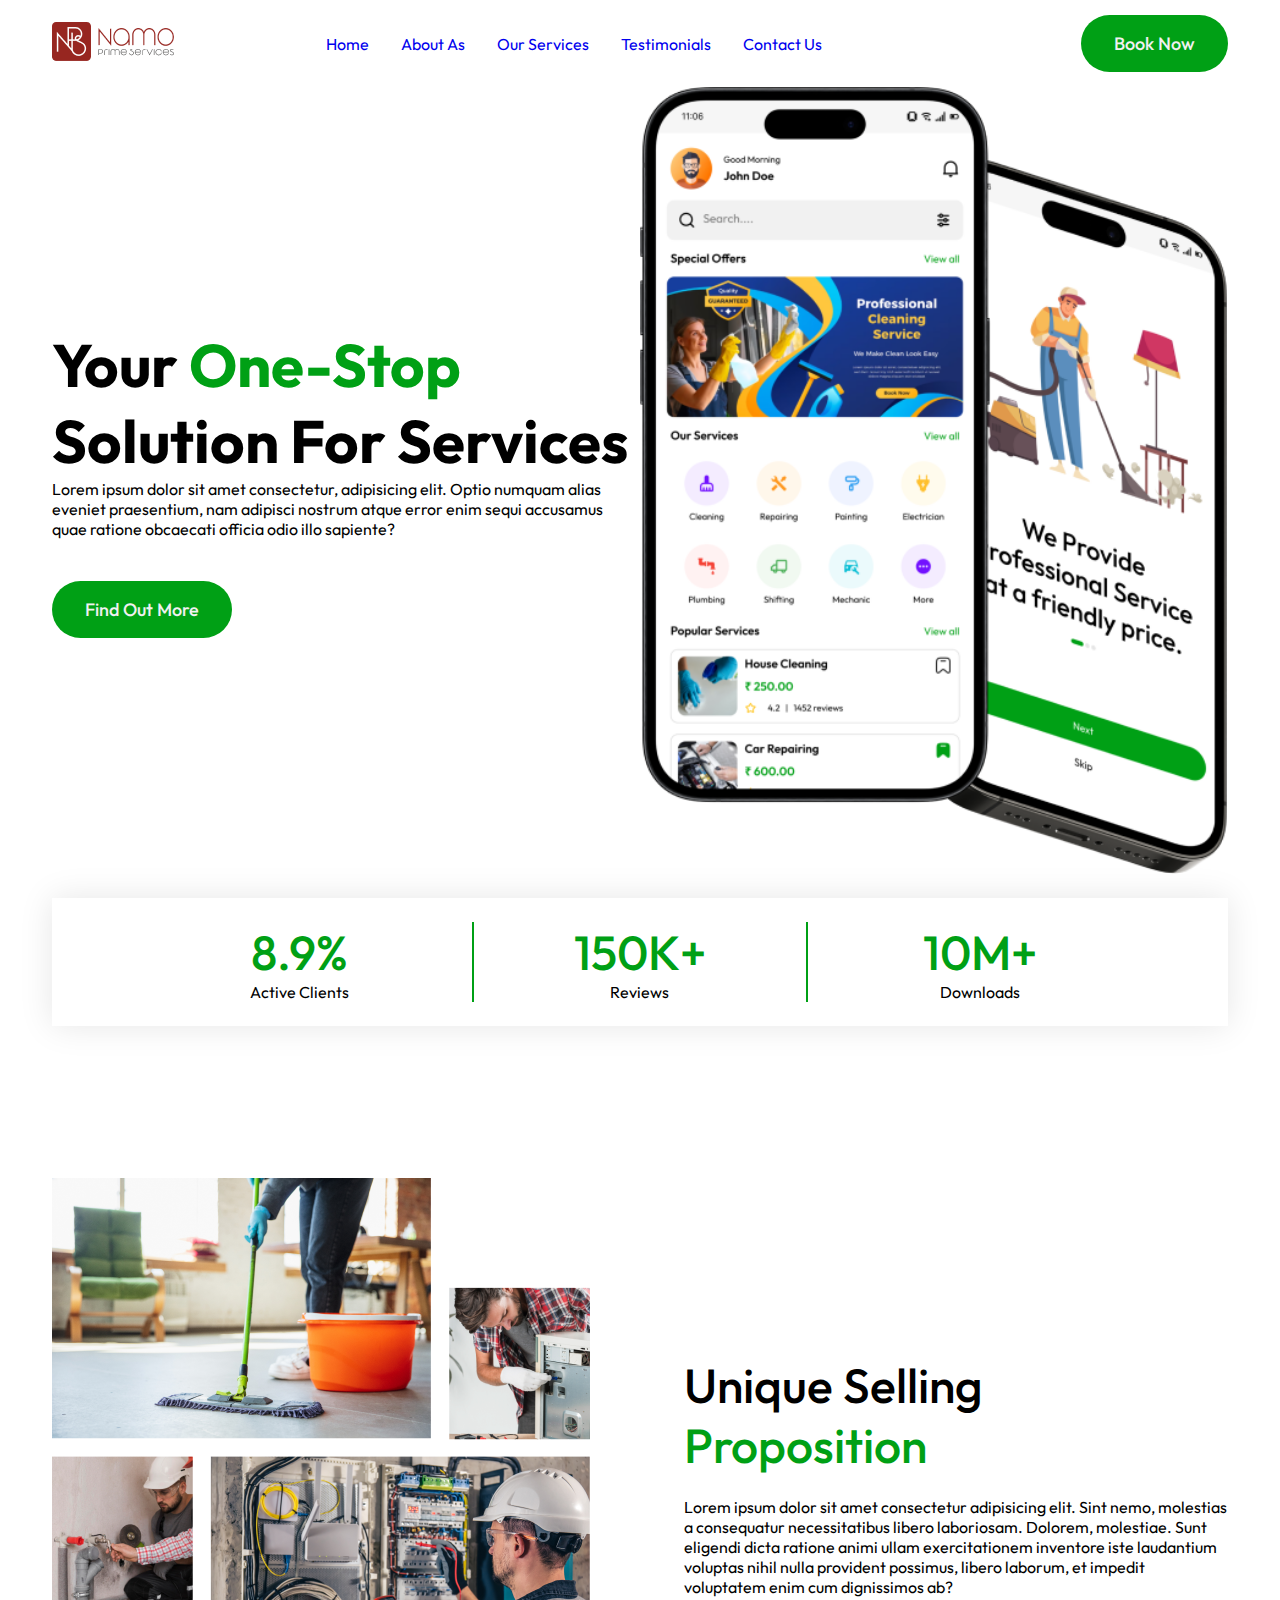
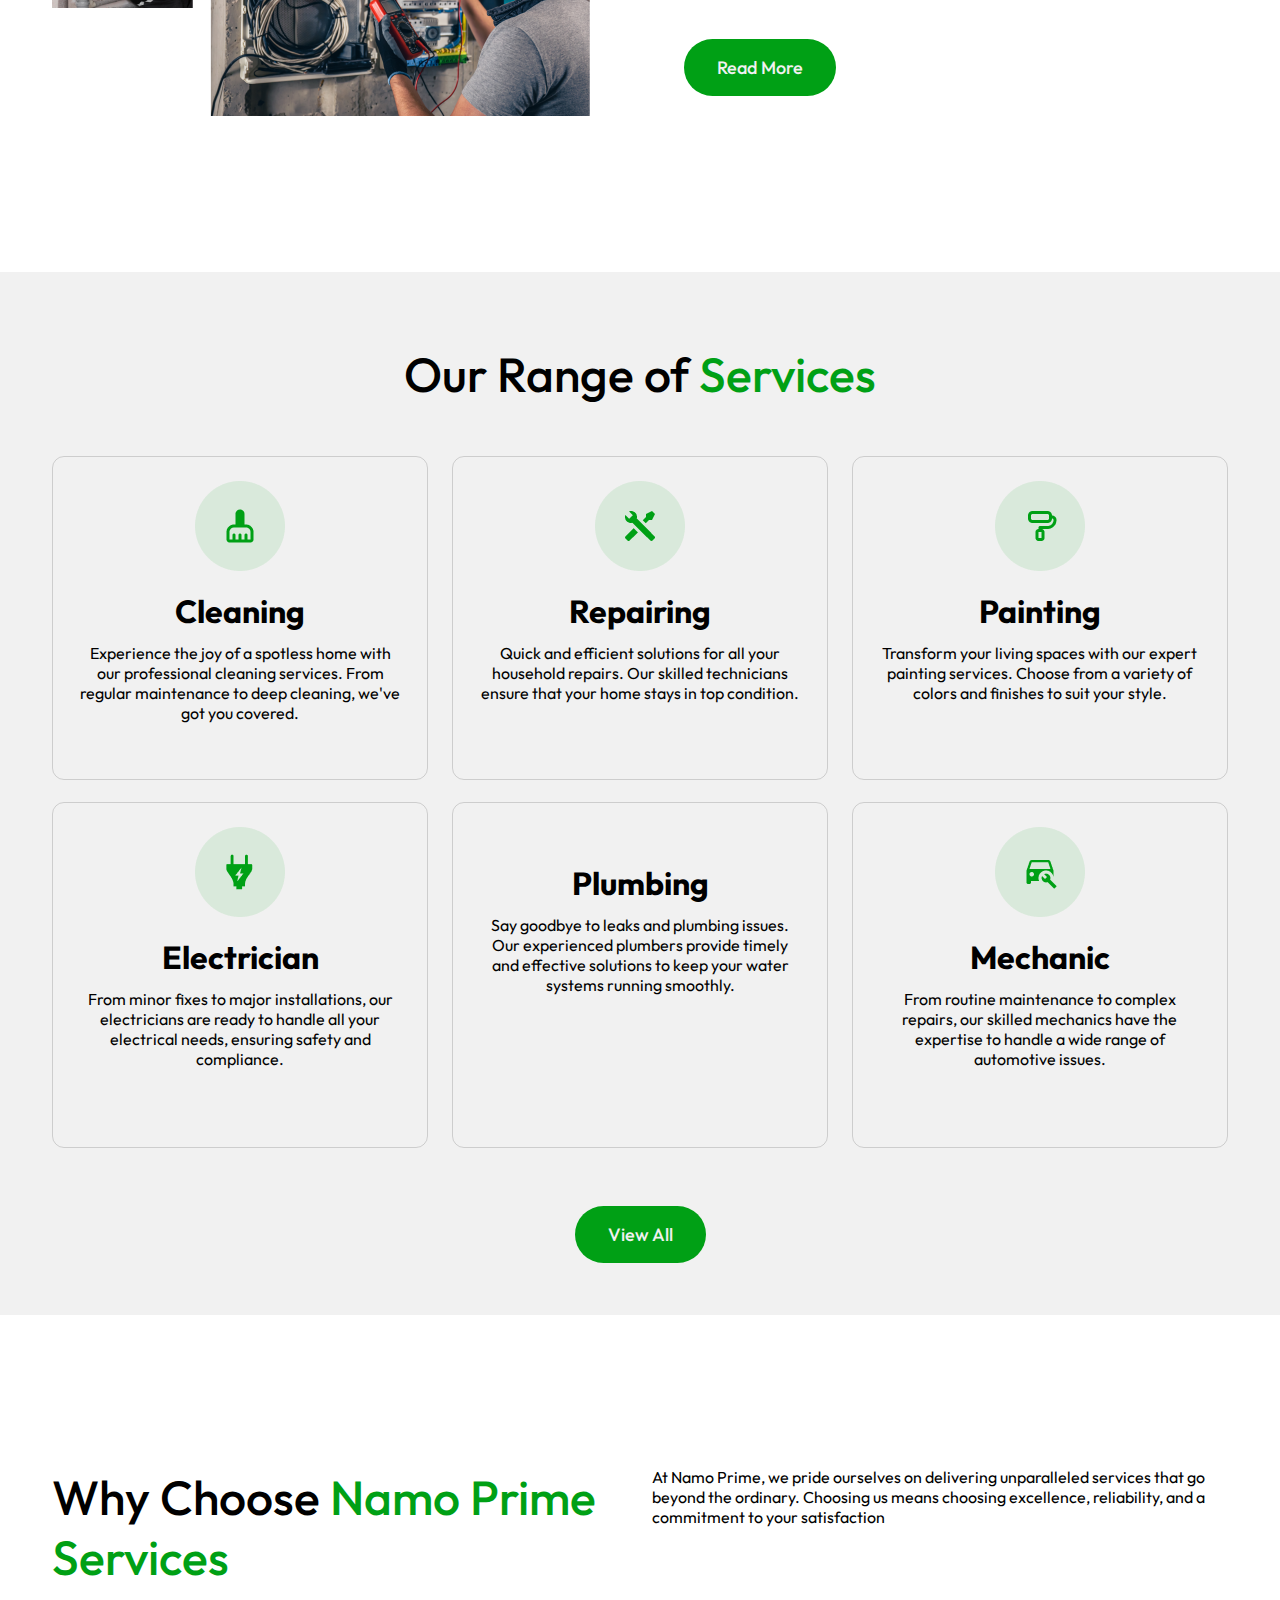
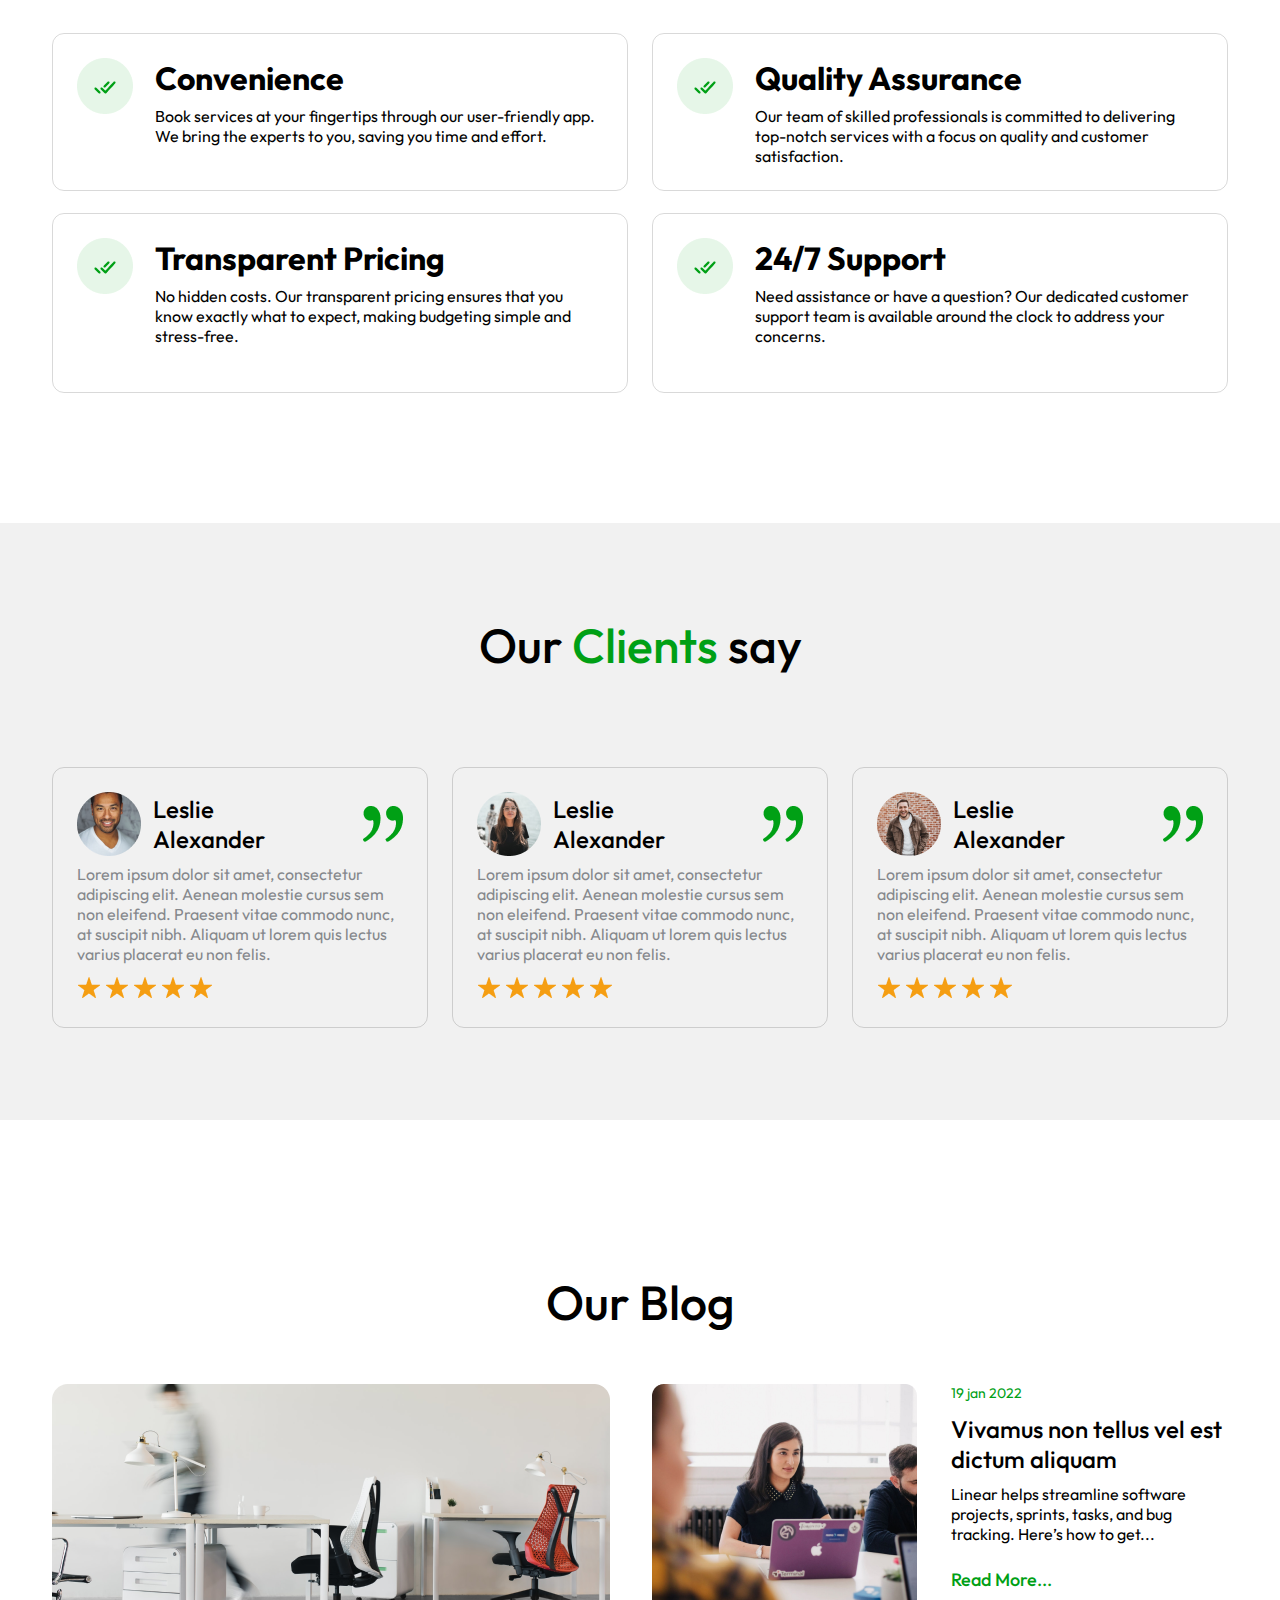
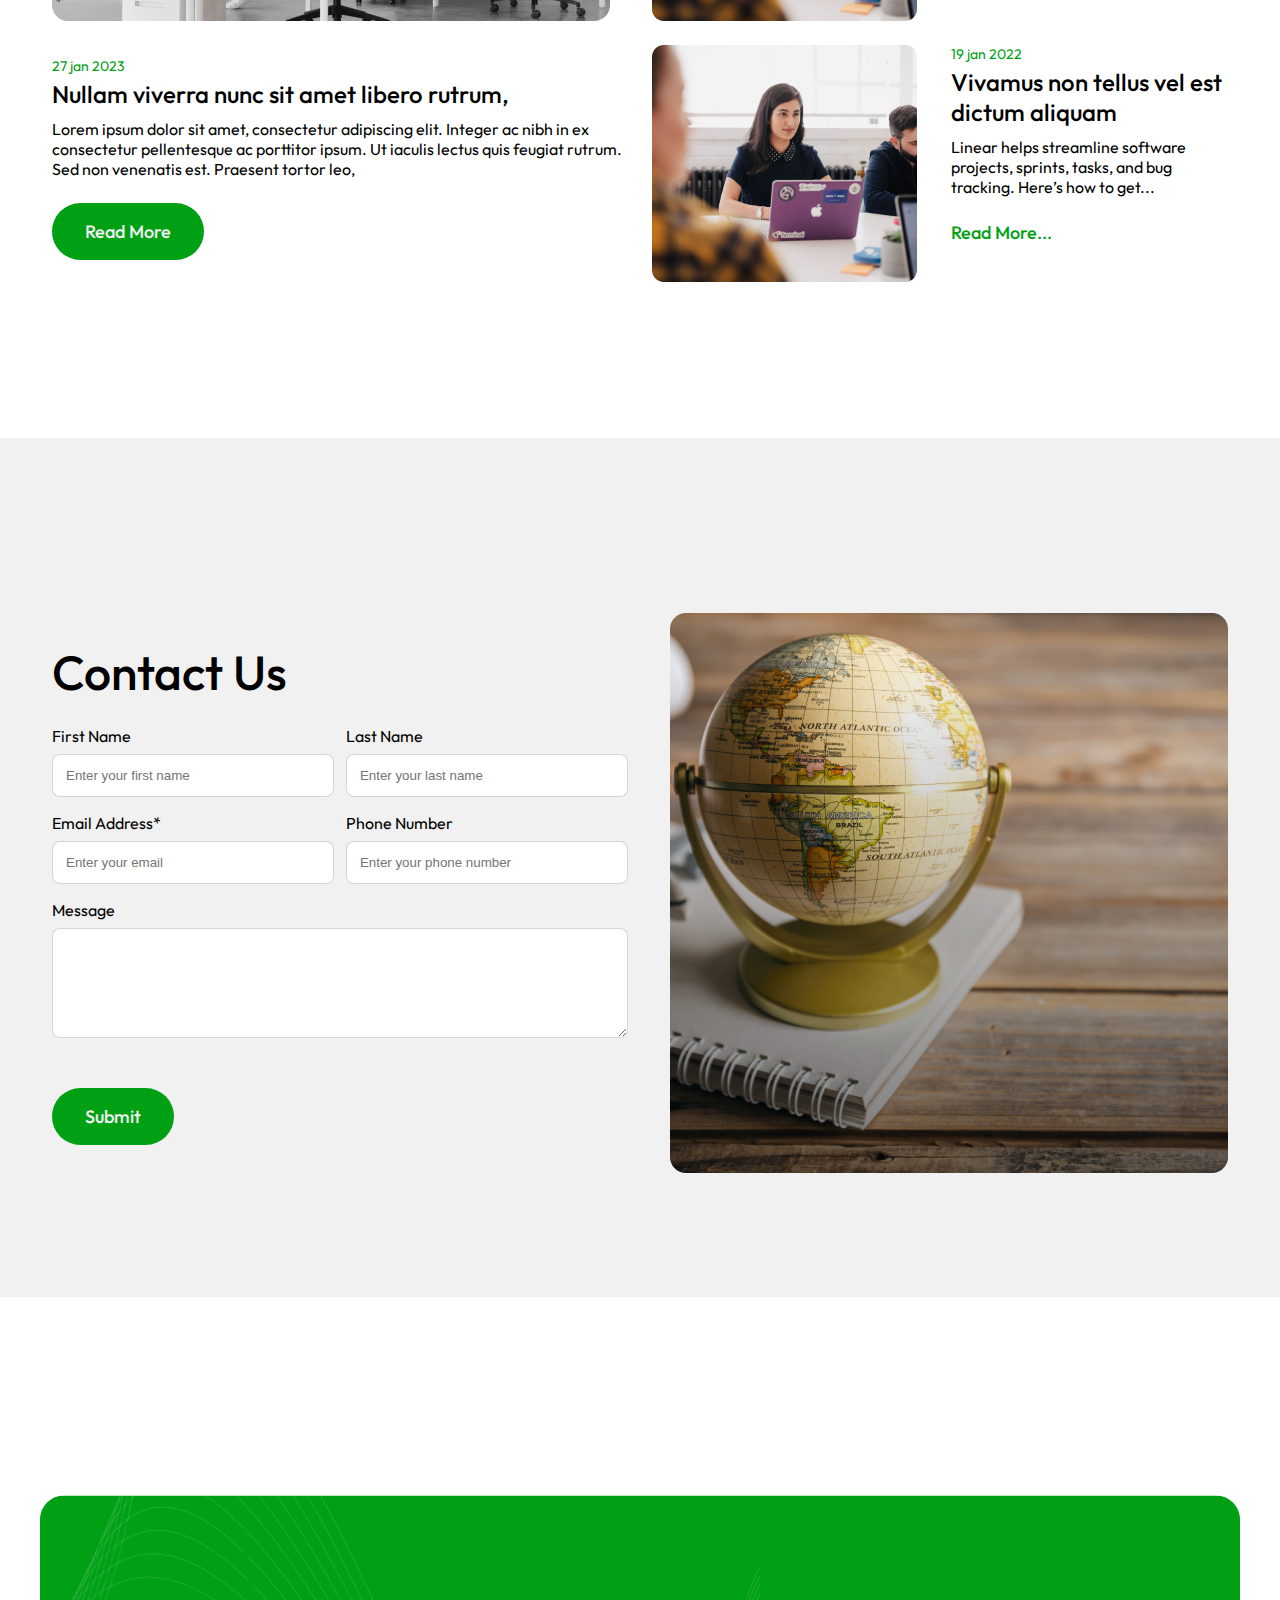
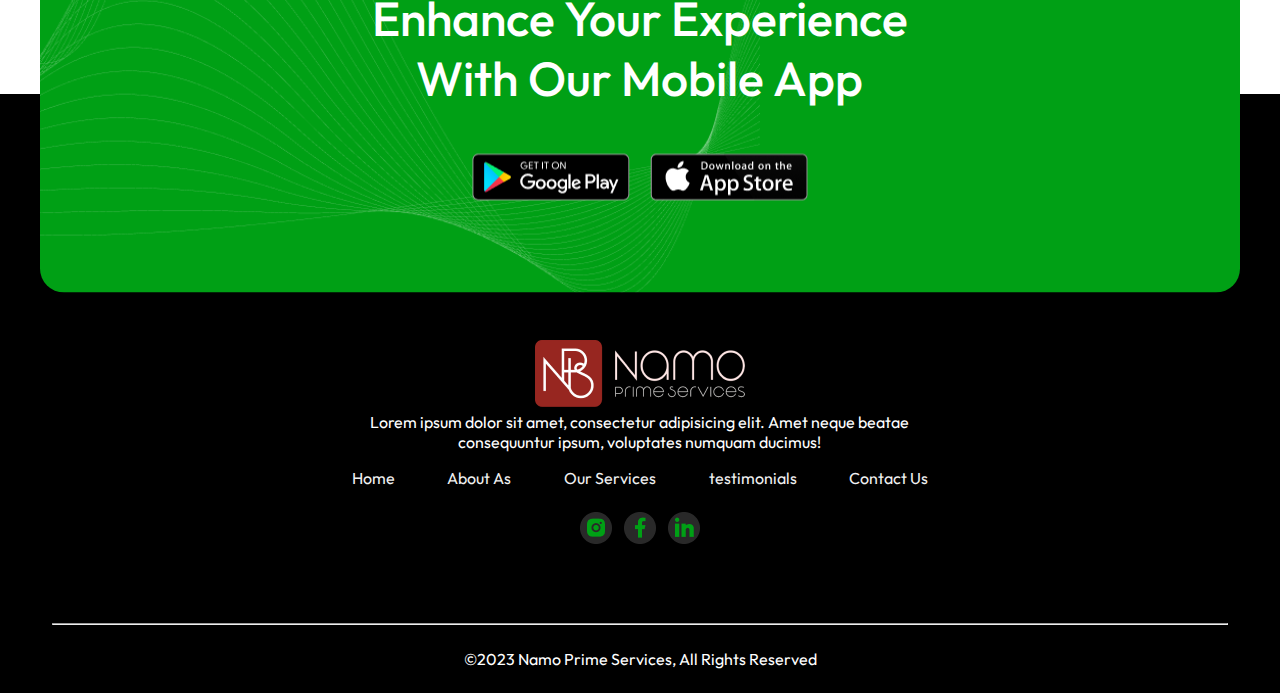
==== index.html @ 23736cd4 "first commit" ====
<!DOCTYPE html>
<html lang="en">

<head>
    <meta charset="UTF-8">
    <meta name="viewport" content="width=device-width, initial-scale=1.0">
    <title>Landing Page Figma</title>
    <link rel="stylesheet" href="https://cdn.jsdelivr.net/npm/remixicon@4.3.0/fonts/remixicon.css" rel="stylesheet">
    <link rel="stylesheet" href="./media _screen.css">
    <script src="https://kit.fontawesome.com/a076d05399.js"></script>

    <link rel="stylesheet" href="style.css">

</head>

<body>
    <div class="container">
        <nav class="navbar">
            <div><img src="./Logo.png" alt=""></div>
            <input type="checkbox" id="menubar" hidden>
            <ul class="nav-items Mobile-view">
                <li><a  href="#">Home</a></li>
                <li><a  href="#">About As</a></li>
                <li><a  href="#">Our Services</a></li>
                <li><a  href="#">Testimonials</a></li>
                <li><a  href="#">Contact Us</a></li>
                <li class="grn-btn-flex d_none992"><a href="#" class="green_btn">Book Now</a></li>
            </ul>
            <label for="menubar"class="z-index">
                <span></span>
                <span></span>
                <span></span>
            </label>
            <div class="d_none d_block992"><a href="#" class="green_btn">Book Now</a></div>
        </nav>
        <div class="hero-section">
            <div class="w_50 text_ctr_576sm">

                <h1 class="heading-1">Your <span class="highlight">One-Stop</span> Solution For Services</h1>
                <p>Lorem ipsum dolor sit amet consectetur, adipisicing elit. Optio numquam alias eveniet praesentium,
                    nam adipisci nostrum atque error enim sequi accusamus quae ratione obcaecati officia odio illo
                    sapiente?</p>
                <div><a href="#" class="green_btn">Find Out More</a></div>

            </div>
            <div class="w_50 text-center">
                <img class="w_100" src="./Group 1171275201 (1).png" alt="">
            </div>
        </div>
        <diV class="shadow p_24_80 mt-xsm-sm">
            <div class="display-flex  flex-col-xsm justify-between align_center">
                <div class="width_33 text-center">
                    <p class="color-green fs-48 fw-500">8.9%</p>
                    <p>Active Clients</p>
                </div>
                <div class="width_33 text-center ">
                    <div class="border pt-xsm pb-xsm">
                        <p class="color-green fs-48 fw-500">150K+</p>
                    <p>Reviews</p>
                    </div>
                </div>
                <div class="width_33 text-center">
                    <p class="color-green fs-48 fw-500">10M+</p>
                    <p>Downloads</p>
                </div>
            </div>
        </div>
        <div class=" display-flex align_center flex-wrap-sm mt-152">
            <div class="img-1 mb-152 w-80-sm w_50 "><img class="w_ 100" src="./Group 2337 (1).png" alt="img">
            </div>
            <div class="text-1 pl-44 w_50">
                <h1 class="fs-48 fw-500 ">Unique Selling <span class="highlight">Proposition</span> </h1>
                <p class="mt-22 mb-42">Lorem ipsum dolor sit amet consectetur adipisicing elit. Sint nemo, molestias a
                    consequatur necessitatibus libero laboriosam. Dolorem, molestiae. Sunt eligendi dicta ratione animi
                    ullam exercitationem inventore iste laudantium voluptas nihil nulla provident possimus, libero
                    laborum, et impedit voluptatem enim cum dignissimos ab?</p>
                <div><a href="#" class="green_btn">Read More</a></div>

            </div>
        </div> 

    </div>


    <div class="background-color pt-72">
        <div class="container">
            <h1 class="fs-48 fw-500 text-center pb-52">Our Range of <span class="highlight">Services</span></h1>

            <div class="display-flex flex-wrap justify-between mb-140">
                <div class="width_32 text-center ">
                    <div class="card card-border">
                        <img src="./Cleaning Icons.png" alt="">
                        <h1>Cleaning</h1>
                        <p>Experience the joy of a spotless home with our professional cleaning services. From regular
                            maintenance to deep cleaning, we've got you covered.</p>
                    </div>
                </div>
                <div class="width_32 text-center ">
                    <div class="card card-border">
                        <img src="./Repairing Icons.png" alt="">
                        <h1>Repairing</h1>
                        <p>Quick and efficient solutions for all your household repairs. Our skilled technicians ensure
                            that your home stays in top condition.</p>
                    </div>
                </div>
                <div class="width_32 text-center ">
                    <div class="card card-border">
                        <img src="./Painting Icons.png" alt="">
                        <h1>Painting</h1>
                        <p>Transform your living spaces with our expert painting services. Choose from a variety of
                            colors and finishes to suit your style.</p>
                    </div>
                </div>
                <div class="width_32 text-center ">
                    <div class="card card-border mt-22">
                        <img src="./Electrician Icons.png" alt="">
                        <h1>Electrician</h1>
                        <p>From minor fixes to major installations, our electricians are ready to handle all your
                            electrical needs, ensuring safety and compliance.</p>
                    </div>
                </div>
                <div class="width_32 text-center ">
                    <div class="card card-border mt-22">
                        <img src="./plumbing Icons.png" alt="">
                        <h1>Plumbing</h1>
                        <p>Say goodbye to leaks and plumbing issues. Our experienced plumbers provide timely and
                            effective solutions to keep your water systems running smoothly.</p>
                    </div>
                </div>
                <div class="width_32 text-center ">
                    <div class="card card-border mt-22">
                        <img src="./Mechanic Icons.png" alt="">
                        <h1>Mechanic</h1>
                        <p>From routine maintenance to complex repairs, our skilled mechanics have the expertise to
                            handle a wide range of automotive issues.</p>
                    </div>

                </div>

            </div>
            <div class="text-center mb-45 mt-46 pb-52"><a href="#" class="green_btn ">View All</a></div>
        </div>
    </div>
    <div class="mt-152 mb-152">
        <div class="container">
            <div class="display-flex justify-between">
                <div class="width_48">
                    <h1 class="fw-500 fs-48 ">Why Choose <span class="highlight">Namo Prime Services</span></h1>
                </div>
                <div class="width_48">
                    <p class="fs-16">At Namo Prime, we pride ourselves on delivering unparalleled services that go
                        beyond the ordinary. Choosing us means choosing excellence, reliability, and a commitment to
                        your satisfaction</p>
                </div>
            </div>
            <div class="display-flex  flex-wrap mt-46 justify-between">
                <div class="width_48  ">
                    <div class="display-flex card-border box ">
                        <div><img src="right icons.png" alt=""></div>
                        <div class="ml_22">
                            <h1>Convenience</h1>
                            <p class=" mt-8">Book services at your fingertips through our user-friendly app. We
                                bring the experts to you, saving you time and effort.</p>
                        </div>
                    </div>
                </div>
                <div class="width_48  ">
                    <div class="display-flex card-border box">
                        <div><img src="right icons.png" alt=""></div>
                        <div class="ml_22">
                            <h1>Quality Assurance</h1>
                            <p class=" mt-8">Our team of skilled professionals is committed to delivering top-notch
                                services with a focus on quality and customer satisfaction.</p>
                        </div>
                    </div>
                </div>
                <div class="width_48  ">
                    <div class="display-flex card-border box mt-22">
                        <div><img src="right icons.png" alt=""></div>
                        <div class="ml_22">
                            <h1>Transparent Pricing</h1>
                            <p class=" mt-8">No hidden costs. Our transparent pricing ensures that you know exactly what
                                to expect, making budgeting simple and stress-free.</p>
                        </div>
                    </div>
                </div>
                <div class="width_48  ">
                    <div class="display-flex card-border box mt-22 ">
                        <div><img src="right icons.png" alt=""></div>
                        <div class="ml_22">
                            <h1>24/7 Support</h1>
                            <p class=" mt-8">Need assistance or have a question? Our dedicated customer support team is
                                available around the clock to address your concerns.</p>
                        </div>
                    </div>
                </div>
            </div>
        </div>
    </div>
    <div class="background-color">
        <div class="container pt-92 pb-92">
            <div class=" text-center pb-92">
                <h1 class="fw-500 fs-48">Our <span class="highlight">Clients</span> say</h1>
            </div>
            <div class="display-flex justify-between">
                <div class="width_32 card-border box ">
                    <div class="display-flex justify-between align_center">
                        <div class="display-flex width_70 align_center">
                            <img src="./Ellipse 70.png" alt="">
                            <div>
                                <h1 class="ml-12 fs-24 fw-500">Leslie Alexander</h1>
                            </div>
                        </div>
                        <img src="./Vector.png" alt="">

                    </div>
                    <p class="mt-8 para_text_color">Lorem ipsum dolor sit amet, consectetur adipiscing elit. Aenean
                        molestie cursus sem
                        non
                        eleifend.
                        Praesent vitae commodo nunc, at suscipit nibh. Aliquam ut lorem quis lectus varius placerat eu
                        non
                        felis.</p>
                    <div class="mt-12"><img src="./5star icon.png" alt=""></div>



                </div>
                <div class="width_32 card-border box ">
                    <div class="display-flex justify-between align_center">
                        <div class="display-flex width_70 align_center">
                            <img src="./jeny welson icon.png" alt="">
                            <div>
                                <h1 class="ml-12 fs-24 fw-500">Leslie Alexander</h1>
                            </div>
                        </div>
                        <img src="./Vector.png" alt="">

                    </div>
                    <p class="mt-8 para_text_color">Lorem ipsum dolor sit amet, consectetur adipiscing elit. Aenean
                        molestie cursus sem
                        non
                        eleifend.
                        Praesent vitae commodo nunc, at suscipit nibh. Aliquam ut lorem quis lectus varius placerat eu
                        non
                        felis.</p>
                    <div class="mt-12"><img src="./5star icon.png" alt=""></div>



                </div>
                <div class="width_32 card-border box ">
                    <div class="display-flex justify-between align_center">
                        <div class="display-flex width_70 align_center">
                            <img src="./jacob jones icon.png" alt="">
                            <div>
                                <h1 class="ml-12 fs-24 fw-500">Leslie Alexander</h1>
                            </div>
                        </div>
                        <img src="./Vector.png" alt="">

                    </div>
                    <p class="mt-8 para_text_color">Lorem ipsum dolor sit amet, consectetur adipiscing elit. Aenean
                        molestie cursus sem
                        non
                        eleifend.
                        Praesent vitae commodo nunc, at suscipit nibh. Aliquam ut lorem quis lectus varius placerat eu
                        non
                        felis.</p>
                    <div class="mt-12"><img src="./5star icon.png" alt=""></div>
                </div>
            </div>
        </div>
    </div>
    <div>
        <div class="container mt-152">
            <div>
                <h1 class="fs-48 fw-500 text-center pb-52">Our Blog</h1>
            </div>

            <div class="display-flex justify-between">
                <div class="width_48">
                    <div><img src="./office Image.png" alt=""></div>
                    <div class="pt-32 ">
                        <p class="fs-14 fw-400"><span class="highlight">27 jan 2023</span></p>
                        <h1 class="fw-500 fs-24 pt-4">Nullam viverra nunc sit amet libero rutrum,</h1>
                        <p class="pt-10">Lorem ipsum dolor sit amet, consectetur adipiscing elit. Integer ac nibh in ex
                            consectetur pellentesque ac porttitor ipsum. Ut iaculis lectus quis feugiat rutrum. Sed non
                            venenatis est. Praesent tortor leo,</p>
                        <div><a href="#" class="green_btn mt-24">Read More</a></div>
                    </div>
                </div>
                <div class="width_48 ">
                    <div class="display-flex">
                        <div class="width_48 align_center"><img src="./working lady icon.png" alt=""></div>
                        <div class=" width_48 ml_22">
                            <p class="fs-14 fw-400 width_48"><span class="highlight">19 jan 2022</span></p>
                            <h1 class="fw-500 fs-24 mt-12">Vivamus non tellus vel est dictum aliquam</h1>
                            <p class="pt-10">Linear helps streamline software projects, sprints, tasks, and bug
                                tracking.
                                Here’s
                                how to get...</p>
                            <div>
                                <p class=" color-green fs-18 fw-500 mt-24">Read More...</p>
                            </div>

                        </div>
                    </div>
                    <div class="display-flex mt-20 mb-152">
                        <div class="width_48 align_center"><img src="./working lady icon.png" alt=""></div>
                        <div class=" width_48 ml_22">
                            <p class="fs-14 fw-400 width_48"><span class="highlight">19 jan 2022</span></p>
                            <h1 class="fw-500 fs-24 pt-4">Vivamus non tellus vel est dictum aliquam</h1>
                            <p class="pt-10">Linear helps streamline software projects, sprints, tasks, and bug
                                tracking.
                                Here’s
                                how to get...</p>
                            <div>
                                <p class=" color-green fs-18 fw-500 mt-24">Read More...</p>
                            </div>

                        </div>
                    </div>
                </div>
            </div>
            <div>

            </div>
        </div>
        <div class="background-color">
            <div class="container pt-151 pb-124">

                <div class="mt-24 display-flex justify-between align_center">
                    <form class="width_48 " action="">
                        <h1 class="fs-48 fw-500">Contact Us</h1>
                        <div class="display-flex flex-wrap justify-between mt-24">
                            <div class="width_48"><label for="fname">First Name</label><br>
                                <input class="mt-8 w_100 color-white form-border p_13 border-radius" type="text"
                                    name="fname" id="fname" placeholder="Enter your first name">
                            </div>
                            <div class="width_48">
                                <label for="lname">Last Name</label><br>
                                <input class=" mt-8 color-white w_100 form-border p_13 border-radius" type="text"
                                    name="lname" id="lname" placeholder="Enter your last name">
                            </div>
                            <div class="width_48 mt-16">
                                <label for="email">Email Address*</label><br>
                                <input class="mt-8 color-white w_100 form-border p_13 border-radius" type="email"
                                    name="email" id="email" placeholder="Enter your email " required>
                            </div>
                            <div class="width_48 mt-16">
                                <label for="phoneN">Phone Number</label><br>
                                <input class="mt-8 color-white w_100 form-border p_13 border-radius" type="email"
                                    name="phoneN" id="phoneN" placeholder="Enter your phone number ">
                            </div>
                        </div>
                        <div class="mt-16">
                            <p>Message</p>
                            <textarea name="" id=""
                                class="mt-8 form-border color-white w_100 height-110 border-radius"></textarea>
                        </div>
                        <a href="" class="green_btn mt-46">Submit</a>
                    </form>
                    <img src="./glob image.png" alt="img">
                </div>
            </div>
        </div>
        <div class="container background-green pt-92 pb-92 radius-24 transform50">
            <div class="width_48 margin-auto">
                <h1 class="text-center fs-48 fw-500 text-white">Enhance Your Experience With Our Mobile App</h1>
            </div>
            <div class="display-flex justify-center gap-20 mt-46"><img src="./google play icon.png" alt="">
                <img src="./app store icon.png" alt="">
            </div>
        </div>
        <div class="background-black pt-245">
            <div class="container">
                <div class="margin-auto width_48">
                    <div class="text-center">
                        <img src="./logo-2.png" alt="">
                        <p class="text-white fs-16">Lorem ipsum dolor sit amet, consectetur adipisicing elit. Amet neque
                            beatae consequuntur ipsum, voluptates numquam ducimus!</p>
                        <ul class="display-flex justify-between fs-16 mt-16 pb-24">
                            <li><a class="text-whitef1" href="#">Home</a></li>
                            <li><a class="text-whitef1" href="#">About As</a></li>
                            <li><a class="text-whitef1" href="#">Our Services</a></li>
                            <li><a class="text-whitef1" href="#">testimonials</a></li>
                            <li><a class="text-whitef1" href="#">Contact Us</a></li>
                        </ul>
                        <div class="display-flex justify-center gap-12">
                            <img src="./insta icon.png" alt="">
                            <img src="./facebook icon.png" alt="">
                            <img src="./linkdin icon.png" alt="">
                        </div>
                    </div>
                </div>
                <hr class="container color-green mt-79">

                <p class="text-white text-center mt-24 pb-24">©2023 Namo Prime Services, All Rights Reserved</p>

            </div>

        </div>
    </div>
</body>

</html>
---- media _screen.css ----
@media(max-width:992px) {
    .d_none {
        display: none;
    }
    label[for="menubar"] {
        display: flex;
        width: 30px;
        height: 25px;
        flex-direction: column;
        position: relative;
        z-index: 3;
        cursor: pointer;
        justify-content: space-between;
    }

    .mt-lg-50 {
        margin-top: unset;
    }

    label[for="menubar"]>span {
        display: flex;
        width: 100%;
        height: 4px;
        border-radius: 3px;
        background-color: #000;
        
    }

    label[for="menubar"]>span {
        display: flex;
        /* flex-direction: column; */
        justify-content: space-between;
        cursor: pointer;
    }

    .z-index {
        z-index: 1;
    }

    ul.Mobile-view {
        /* color: #00A015; */
        /* display: flex; */
        justify-content: center;
        align-items: center;
        position: fixed;
        top: 80px;
        left: -100%;
        width: 100%;
        height: 100%;
        background-color: black;
        color: white;
        flex-direction: column;
        z-index: 2;
        transition: all 200ms linear;
    }

    input[type="checkbox"][id="menubar"]:checked+ul.Mobile-view {
        left: 0;
    }
}
@media (max-width:576px) {
    .fs-14 {
        font-size: 14px;
    }

    .fs-24 {
        font-size: 24px;
    }

    .fs-16 {
        font-size: 16px;
    }

    .fs-48 {
        font-size: 32px;
    }

    .fs-18 {
        font-size: 18px;
    }

    .heading-1 {
        font-size: 30px;
        font-weight: 700;
    }
    .hero-section {
        display: flex;
        align-items: center;
        flex-direction: column-reverse;
    }
    .hero-section .w_50{
        width: 100%;
    }
    .text_ctr_576sm{
        text-align: center;
    }
    .p_24_80 {
        padding: 20px;
    }
    .flex-col-xsm{
        flex-direction: column;
    }
    .border{
        border-left: 2px solid transparent;
        border-right: 2px solid transparent;
    }
    .pt-xsm{
        padding-top:20px;
    }
    .pb-xsm{
        padding-bottom:20px;
    }
    .mt-xsm-sm{
        margin-top: 20px;
    }

}

@media (min-width:576px) {
    .fs-14 {
        font-size: 14px;
    }

    .fs-24 {
        font-size: 24px;
    }

    .fs-16 {
        font-size: 16px;
    }

    .fs-48 {
        font-size: 40px;
    }

    .fs-18 {
        font-size: 18px;
    }

    .heading-1 {
        font-size: 40px;
        font-weight: 700;
    }
    .hero-section {
        display: flex;
        align-items: center;
        flex-direction: column-reverse;
        text-align: center;
    }
    .container .hero-section .w_50{
        width: 100%;
    }
    .text_ctr_576sm{
        text-align: center;
    }
    .p_24_80 {
        padding: 24px;
    }
    .mt-xsm-sm{
        margin-top: 20px;
    }
    .border {
        border-left: 2px solid #00A015;
        border-right: 2px solid #00A015;
    }
    .w-80-sm{
        width: 100%;
    }
    .flex-wrap-sm{
        flex-wrap: wrap;
    }
    
}

@media (min-width:768px) {
    .fs-14 {
        font-size: 14px;
    }

    .fs-24 {
        font-size: 24px;
    }

    .fs-16 {
        font-size: 16px;
    }

    .fs-48 {
        font-size: 48px;
    }

    .fs-18 {
        font-size: 18px;
    }

    .heading-1 {
        font-size: 50px;
        font-weight: 700;
    }
    .container .hero-section .w_50{
        width: 50%;
    }
    .text_ctr_576sm{
        text-align: start;
    }
    .p_24_80 {
        padding: 24px 80px;
    }
    
    

}

@media (min-width:992px) {
    .fs-14 {
        font-size: 14px;
    }

    .fs-24 {
        font-size: 24px;
    }

    .fs-16 {
        font-size: 16px;
    }

    .fs-48 {
        font-size: 48px;
    }

    .fs-18 {
        font-size: 18px;
    }

    .heading-1 {
        font-size: 50px;
        font-weight: 700;
    }

    .d_block992 {
        display: block;
    }
  
    .d_none992 {
        display: none;
    }
    .p_24_80 {
        padding: 24px 80px;
    }
    .w-80-sm{
        width: 50%;
    }
    
    /* .navbar .menu-btn i{
        color: #b1b1b1;
        font-size: 22px;
        display: none;
    } */
    .display-flex{
        display: flex;
    }
    .w_50{
        width: 50%;
    }
    .hero-section {
        display: flex;
        align-items: center;
        flex-direction: row;
    }
}

@media (min-width:1200px) {
    .fs-14 {
        font-size: 14px;
    }

    .fs-24 {
        font-size: 24px;
    }

    .fs-16 {
        font-size: 16px;
    }

    .fs-48 {
        font-size: 48px;
    }

    .fs-18 {
        font-size: 18px;
    }

    .heading-1 {
        font-size: 60px;
        font-weight: 700;
    }
    .hero-section {
        display: flex;
        align-items: center;
        flex-direction: row;
    }
    .p_24_80 {
        padding: 24px 80px;
    }
}

@media (min-width:1400px) {
    .fs-14 {
        font-size: 14px;
    }

    .fs-24 {
        font-size: 24px;
    }

    .fs-16 {
        font-size: 16px;
    }

    .fs-48 {
        font-size: 48px;
    }

    .fs-18 {
        font-size: 18px;
    }

    .heading-1 {
        font-size: 60px;
        font-weight: 700;
    }
    .hero-section {
        display: flex;
        align-items: center;
        flex-direction: row;
    }
    .p_24_80 {
        padding: 24px 80px;
    }
}
---- style.css ----
@import url('https://fonts.googleapis.com/css2?family=Outfit:wght@100..900&display=swap');


* {
    padding: 0;
    margin: 0;
    text-decoration: none;
    list-style-type: none;
    box-sizing: border-box;
}

body {
    font-family: "Outfit", sans-serif;
}

.container {
    max-width: 1200px;
    margin: auto;
    /* border: 2px solid green; */
    padding-left: 12px;
    padding-right: 12px;
}

.navbar {
    display: flex;
    justify-content: space-between;
    align-items: center;
    margin-top: 15px;
    margin-bottom: 15px;
}
#click{
    display: none;
}
.navbar .menu-btn i{
    color:#000;
    font-size: 22px;
    display: none;
}

.nav-items {
    display: flex;
    width: 50%;
    justify-content: center;
    gap: 32px;
    list-style: none;

}

.navbar .nav-items a:hover {
    color: #00A015;
}


.highlight {
    color: #00A015;
}



.green_btn {
    padding: 16px 32px 16px 32px;
    background-color: #00A015;
    font-weight: 500;
    font-size: 18px;
    color: #f1f1f1;
    border-radius: 60px;
    display: inline-block;
    border: 1px solid transparent;
}

.green_btn:hover {
    color: #00A015;
    background-color: white;
    border: 1px solid #00A015;
}

.hero-section a {
    margin-top: 42px;
}



.color-green {
    color: #00A015;
}

.fw-500 {
    font-weight: 500;
}
.display-flex {
    display: flex;
}

.align_center {
    align-items: center;
}

.shadow {
    box-shadow: 0px 0px 32px 0px #0000001A;
}

.justify-between {
    justify-content: space-between;
}

.width_33 {
    width: 33%;
}

.width_32 {
    width: 32%;
}

.text-center {
    text-align: center;
}

.mt-152 {
    margin-top: 152px;
}

.pl-44 {
    padding-left: 44px;
}

.mt-22 {
    margin-top: 22px;
}

.mb-42 {
    margin-bottom: 42px;
}

.mb-152 {
    margin-bottom: 152px;
}

.card-border {
    border: 1px solid #00000026;
    border-radius: 12px;
}

.box {
    padding: 24px;
    height: 100%;
}

.box:hover {
    box-shadow: 0px 0px 32px 0px #00000029;
}

.ml_22 {
    margin-left: 22px;
}

.card {
    padding: 24px 25px 56px 25px;
    height: 100%;
}

.card h1 {
    padding-top: 16px;
    padding-bottom: 12px;
}

.card:hover {
    box-shadow: 0px 0px 32px 0px #00000029;

}

.pt-72 {
    padding-top: 72px;
}

.background-color {
    background-color: #f1f1f1;
}

.pb-52 {
    padding-bottom: 52px;
}

.flex-wrap {
    flex-wrap: wrap;
}

.mb-140 {
    margin-bottom: 80px;
}

.mb-45 {
    margin-bottom: 45px;
}

.mt-46 {
    margin-top: 46px;
}

.width_48 {
    width: 49%;
}



.pl-21 {
    padding-left: 21px;
}

.mt-24 {
    margin-top: 24px;
}

.ml-21 {
    margin-left: 21px;
}

.mr-23 {
    margin-right: 23px;
}

.ml-24 {
    margin-left: 24px;
}

.shadow-hover :hover {
    box-shadow: 0px 0px 32px 0px #00000029;
}

.mt-8 {
    margin-top: 8px;
}

.width_70 {
    width: 70%;
}

.ml-12 {
    margin-left: 12px;
}



.mt-12 {
    margin-top: 12px;
}

.pt-92 {
    padding-top: 92px;
}

.pb-92 {
    padding-bottom: 92px;
}

.para_text_color {
    color: #85888C;
}



.fw-400 {
    font-weight: 400px;
}

.pt-4 {
    padding-top: 4px;
}

.pt-32 {
    padding-top: 32px;
}

.pt-10 {
    padding-top: 10px;
}

.mt-24 {
    margin-top: 24px;
}

.mt-20 {
    margin-top: 20px;
}



.w_100 {
    width: 100%;
}

.color-white {
    background-color: #ffffff;
}

.form-border {
    border: 0.5px solid #00000029
}

.p_13 {
    padding-left: 13px;
    padding-top: 13px;
    padding-bottom: 13px;
}

.border-radius {
    border-radius: 8px;
}

.pt-151 {
    padding-top: 151px;
}

.mt-16 {
    margin-top: 16px;
}

.height-110 {
    height: 110px;
}

.pb-124 {
    padding-bottom: 124px;
}

.margin-auto {
    margin: auto;
}

.text-white {
    color: #ffffff;
}

.background-green {
    /* background-color: #00A015; */
    background: url("./zig\ zag\ image.png"), #00A015;
    background-size: 60%;
    background-repeat: no-repeat;
}

.justify-center {
    justify-content: center;
}

.gap-20 {
    gap: 20px;
}

.radius-24 {
    border-radius: 24px;
}

.background-black {
    background-color: black;
}

.transform50 {
    transform: translateY(50%);
}

.pt-245 {
    padding-top: 245px;
}

.text-whitef1 {
    color: #f1f1f1;
}

.mb-24 {
    margin-bottom: 24px;
}

.pb-24 {
    padding-bottom: 24px;
}

.gap-12 {
    gap: 12px;
}

.mt-79 {
    margin-top: 79px;
}
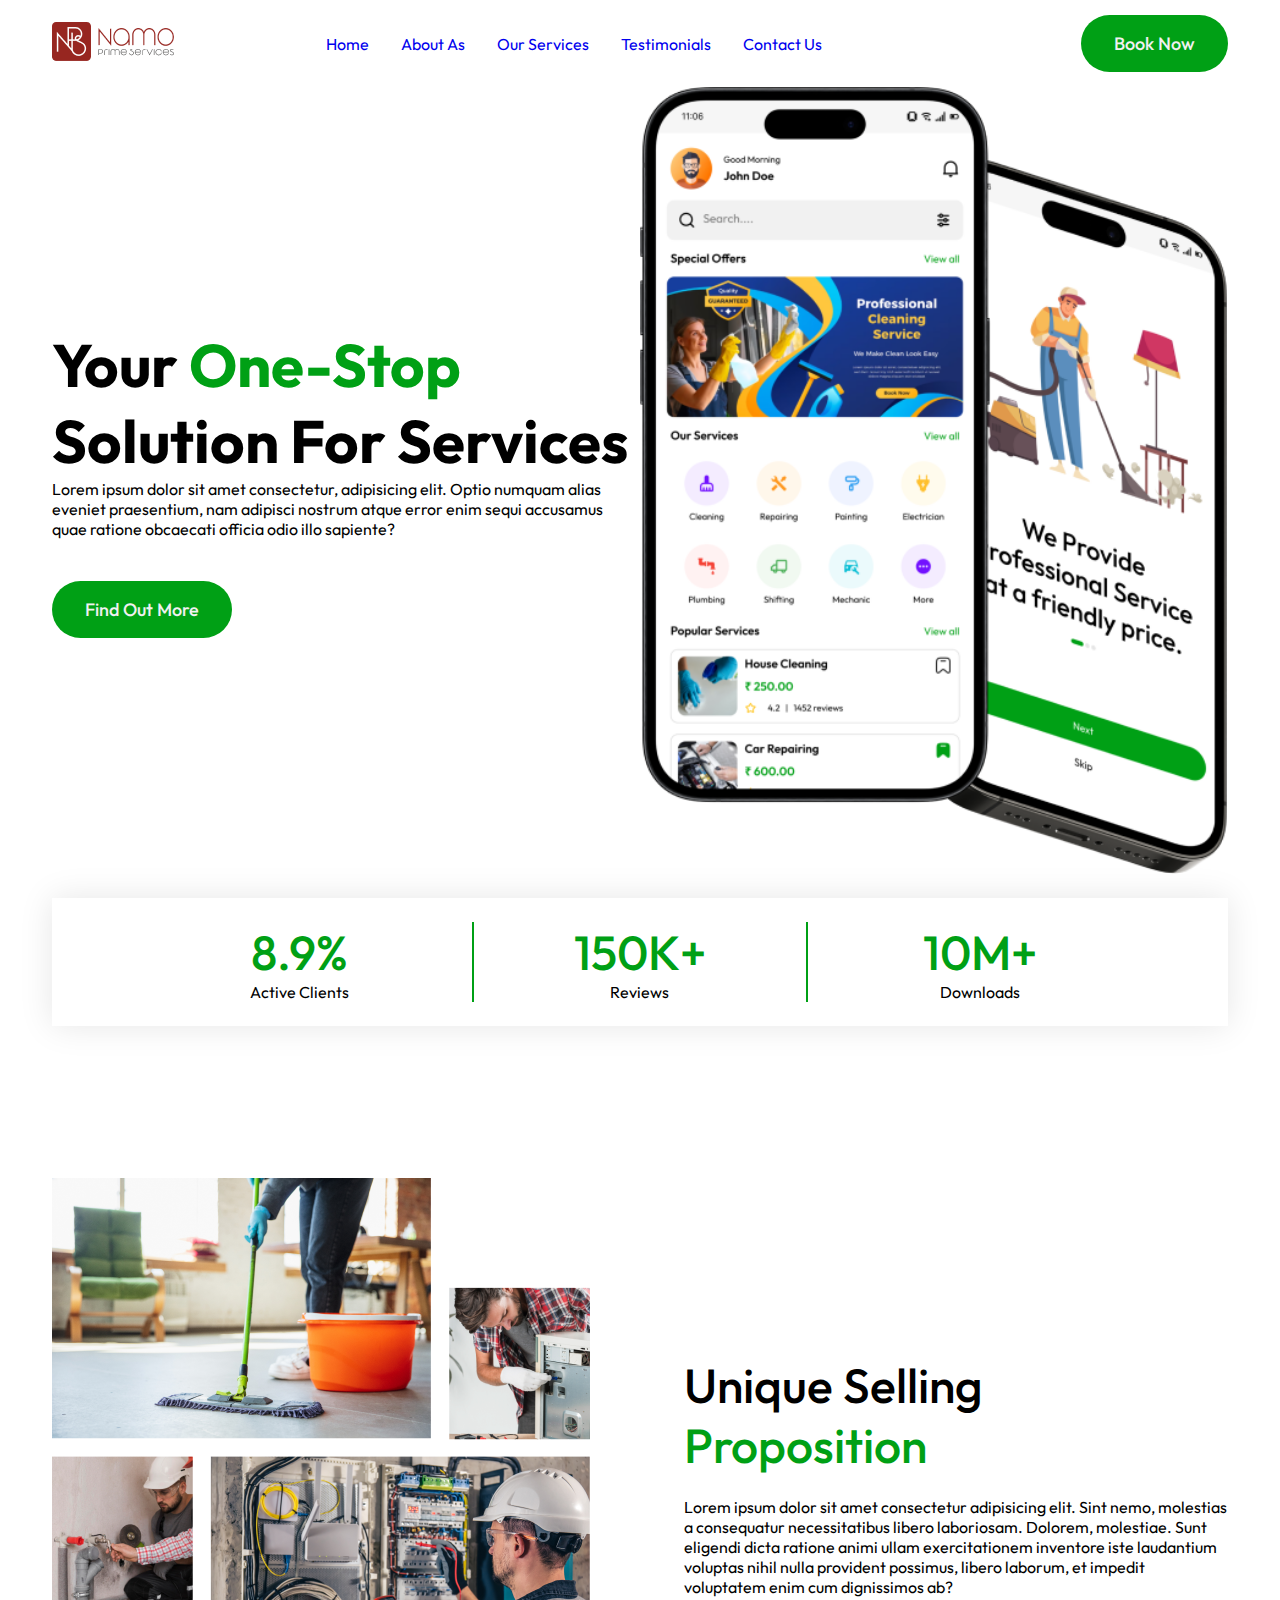
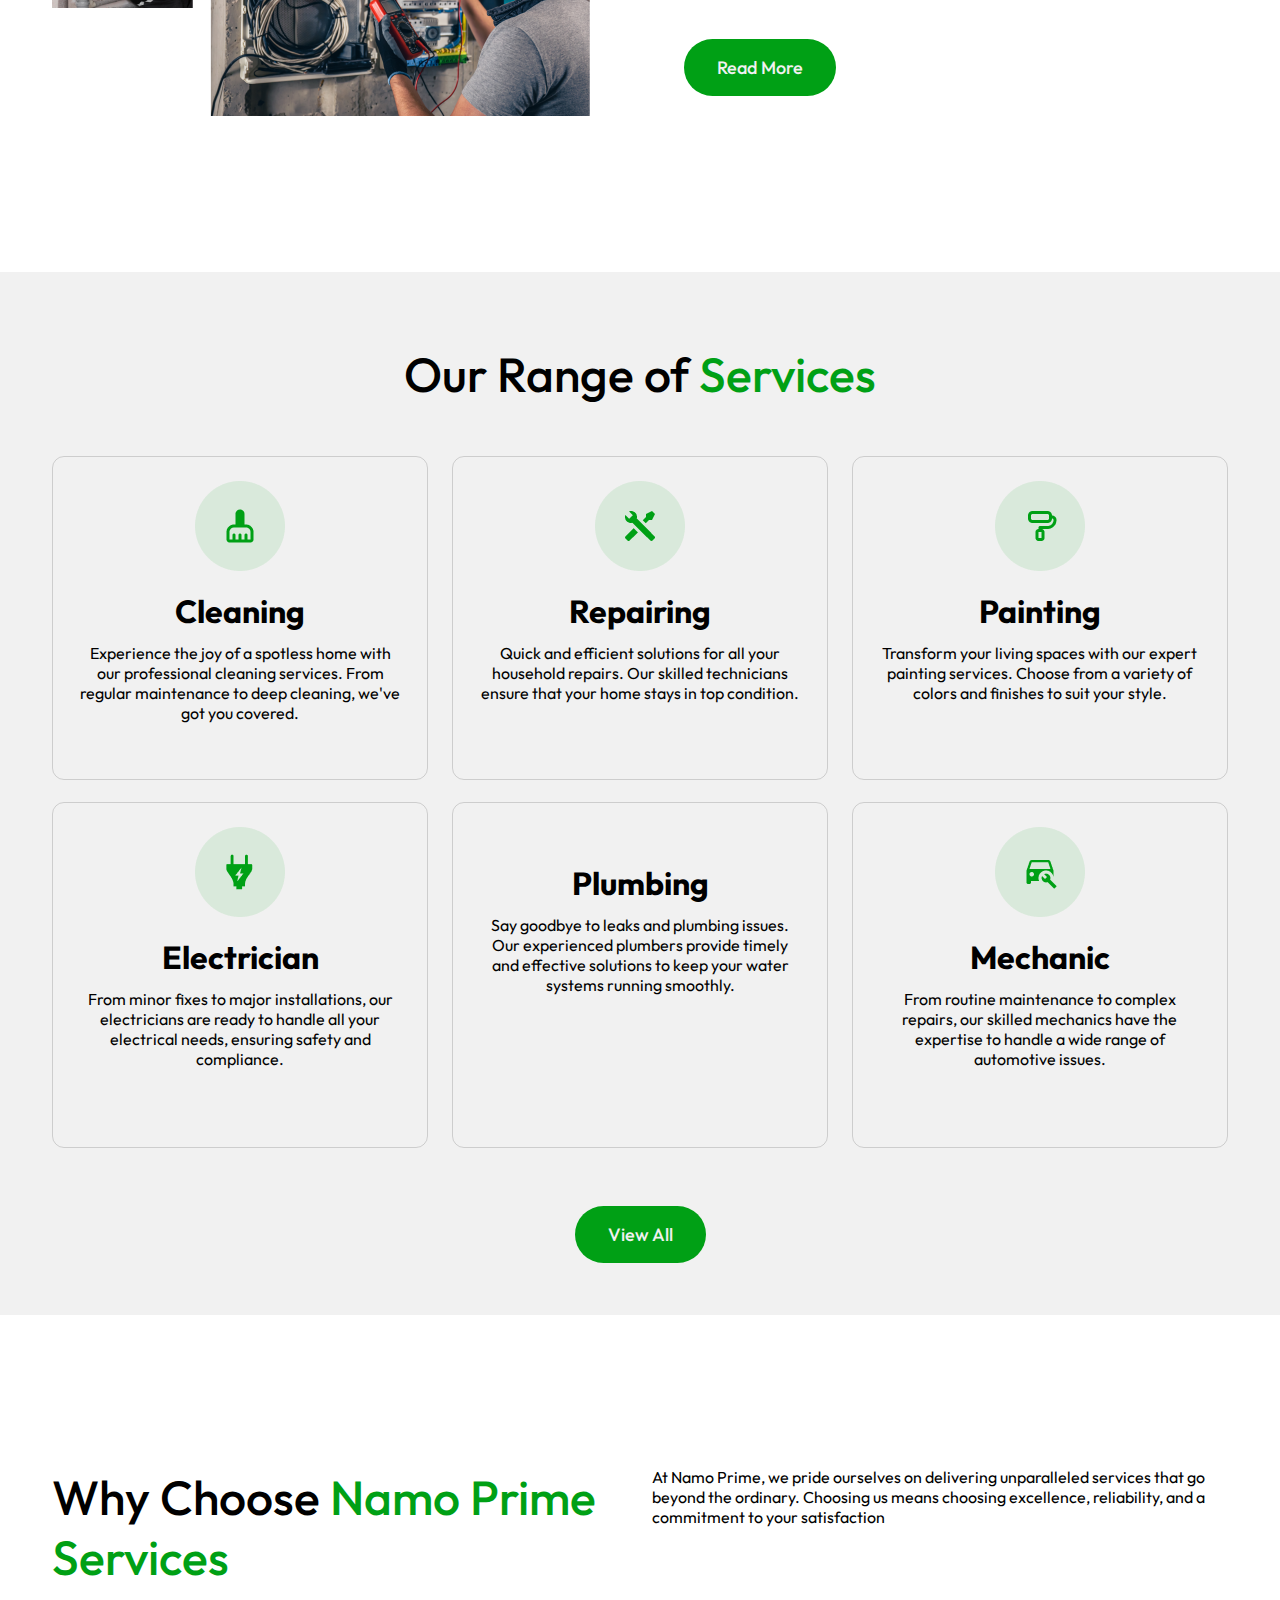
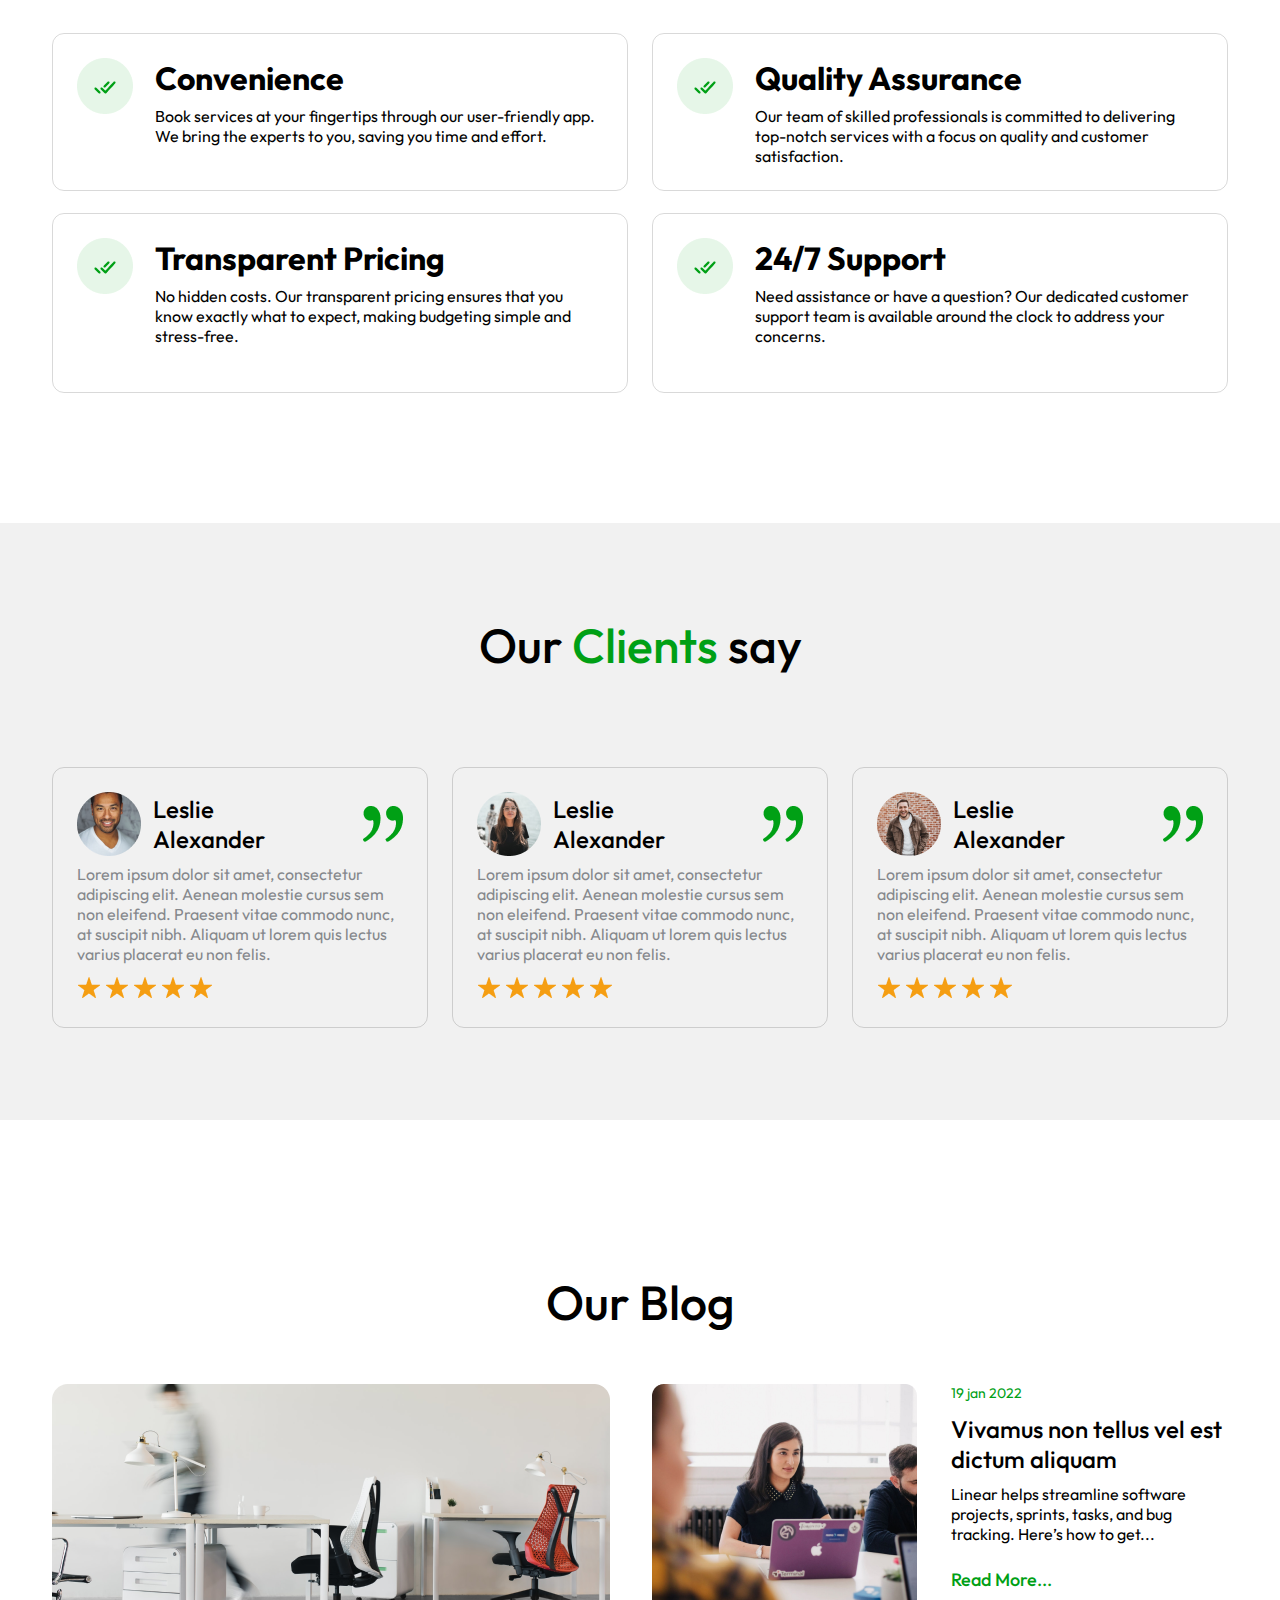
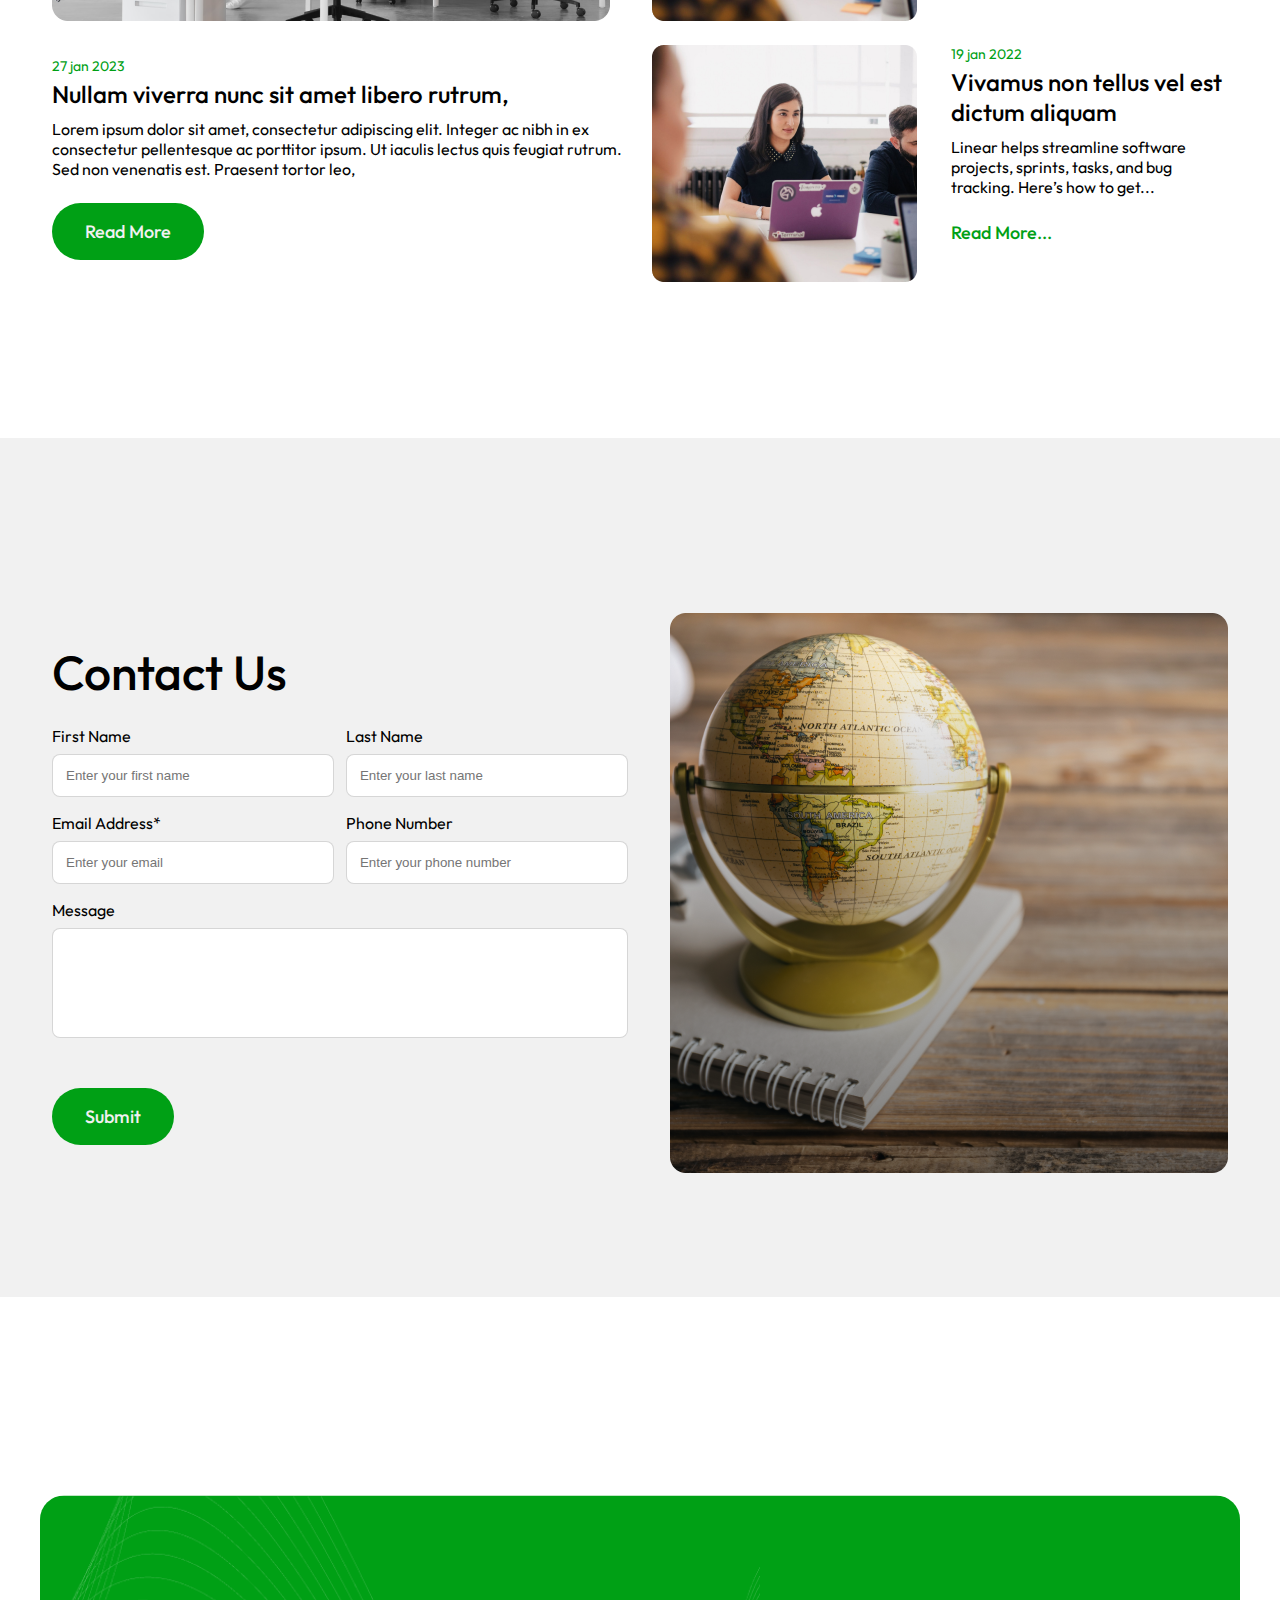
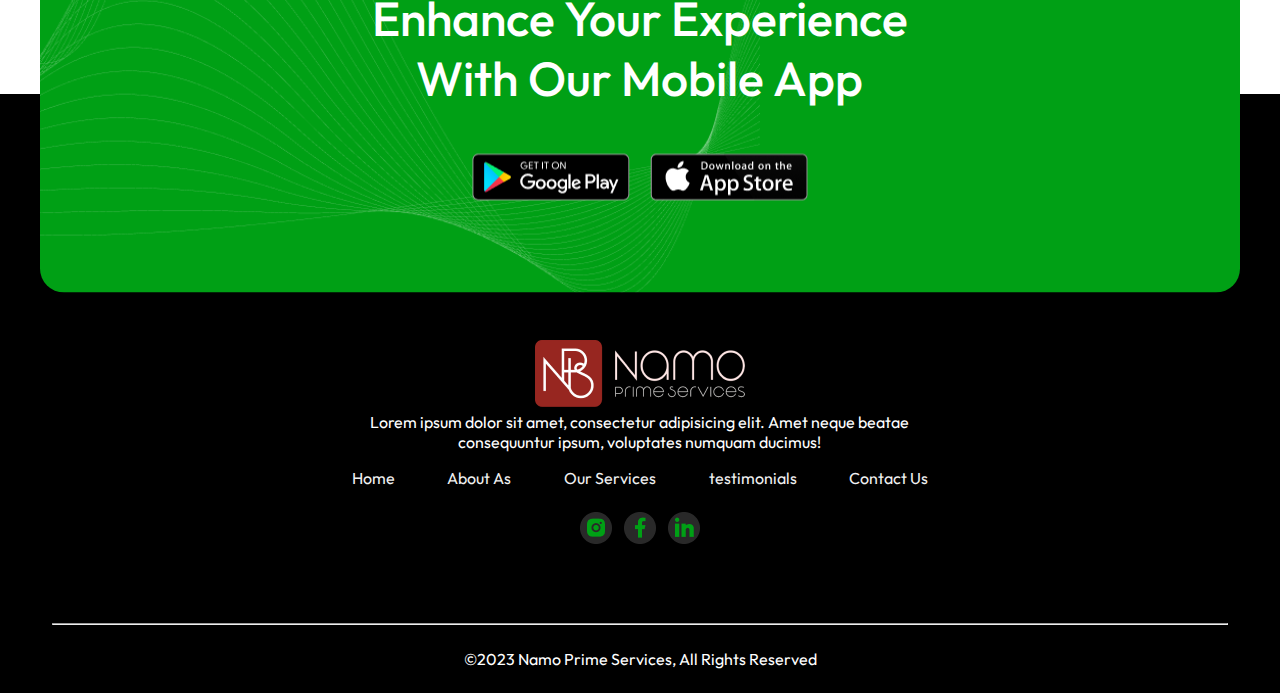
==== commit 2c9ab89b: "small changes" ====
--- a/index.html
+++ b/index.html
@@ -16,7 +16,7 @@
 <body>
     <div class="container">
         <nav class="navbar">
-            <div><img src="./Logo.png" alt=""></div>
+            <div><img src="./images/png/Logo.png" alt="logo img"></div>
             <input type="checkbox" id="menubar" hidden>
             <ul class="nav-items Mobile-view">
                 <li><a  href="#">Home</a></li>
@@ -44,7 +44,7 @@
 
             </div>
             <div class="w_50 text-center">
-                <img class="w_100" src="./Group 1171275201 (1).png" alt="">
+                <img class="w_100" src="./images/png/Group 1171275201 (1).png" alt="">
             </div>
         </div>
         <diV class="shadow p_24_80 mt-xsm-sm">
@@ -66,7 +66,7 @@
             </div>
         </div>
         <div class=" display-flex align_center flex-wrap-sm mt-152">
-            <div class="img-1 mb-152 w-80-sm w_50 "><img class="w_ 100" src="./Group 2337 (1).png" alt="img">
+            <div class="img-1 mb-152 w-80-sm w_50 "><img class="w_ 100" src="./images/png/Group 2337 (1).png" alt="img">
             </div>
             <div class="text-1 pl-44 w_50">
                 <h1 class="fs-48 fw-500 ">Unique Selling <span class="highlight">Proposition</span> </h1>
@@ -89,7 +89,7 @@
             <div class="display-flex flex-wrap justify-between mb-140">
                 <div class="width_32 text-center ">
                     <div class="card card-border">
-                        <img src="./Cleaning Icons.png" alt="">
+                        <img src="./images/png/Cleaning Icons.png" alt="">
                         <h1>Cleaning</h1>
                         <p>Experience the joy of a spotless home with our professional cleaning services. From regular
                             maintenance to deep cleaning, we've got you covered.</p>
@@ -97,7 +97,7 @@
                 </div>
                 <div class="width_32 text-center ">
                     <div class="card card-border">
-                        <img src="./Repairing Icons.png" alt="">
+                        <img src="./images/png/Repairing Icons.png" alt="">
                         <h1>Repairing</h1>
                         <p>Quick and efficient solutions for all your household repairs. Our skilled technicians ensure
                             that your home stays in top condition.</p>
@@ -105,7 +105,7 @@
                 </div>
                 <div class="width_32 text-center ">
                     <div class="card card-border">
-                        <img src="./Painting Icons.png" alt="">
+                        <img src="./images/png/Painting Icons.png" alt="">
                         <h1>Painting</h1>
                         <p>Transform your living spaces with our expert painting services. Choose from a variety of
                             colors and finishes to suit your style.</p>
@@ -113,7 +113,7 @@
                 </div>
                 <div class="width_32 text-center ">
                     <div class="card card-border mt-22">
-                        <img src="./Electrician Icons.png" alt="">
+                        <img src="./images/png/Electrician Icons.png" alt="">
                         <h1>Electrician</h1>
                         <p>From minor fixes to major installations, our electricians are ready to handle all your
                             electrical needs, ensuring safety and compliance.</p>
@@ -121,7 +121,7 @@
                 </div>
                 <div class="width_32 text-center ">
                     <div class="card card-border mt-22">
-                        <img src="./plumbing Icons.png" alt="">
+                        <img src="./images/png/plumbing Icons.png" alt="">
                         <h1>Plumbing</h1>
                         <p>Say goodbye to leaks and plumbing issues. Our experienced plumbers provide timely and
                             effective solutions to keep your water systems running smoothly.</p>
@@ -129,7 +129,7 @@
                 </div>
                 <div class="width_32 text-center ">
                     <div class="card card-border mt-22">
-                        <img src="./Mechanic Icons.png" alt="">
+                        <img src="./images/png/Mechanic Icons.png" alt="">
                         <h1>Mechanic</h1>
                         <p>From routine maintenance to complex repairs, our skilled mechanics have the expertise to
                             handle a wide range of automotive issues.</p>
@@ -156,7 +156,7 @@
             <div class="display-flex  flex-wrap mt-46 justify-between">
                 <div class="width_48  ">
                     <div class="display-flex card-border box ">
-                        <div><img src="right icons.png" alt=""></div>
+                        <div><img src="./images/png/right icons.png" alt=""></div>
                         <div class="ml_22">
                             <h1>Convenience</h1>
                             <p class=" mt-8">Book services at your fingertips through our user-friendly app. We
@@ -166,7 +166,7 @@
                 </div>
                 <div class="width_48  ">
                     <div class="display-flex card-border box">
-                        <div><img src="right icons.png" alt=""></div>
+                        <div><img src="./images/png/right icons.png" alt=""></div>
                         <div class="ml_22">
                             <h1>Quality Assurance</h1>
                             <p class=" mt-8">Our team of skilled professionals is committed to delivering top-notch
@@ -176,7 +176,7 @@
                 </div>
                 <div class="width_48  ">
                     <div class="display-flex card-border box mt-22">
-                        <div><img src="right icons.png" alt=""></div>
+                        <div><img src="./images/png/right icons.png" alt=""></div>
                         <div class="ml_22">
                             <h1>Transparent Pricing</h1>
                             <p class=" mt-8">No hidden costs. Our transparent pricing ensures that you know exactly what
@@ -186,7 +186,7 @@
                 </div>
                 <div class="width_48  ">
                     <div class="display-flex card-border box mt-22 ">
-                        <div><img src="right icons.png" alt=""></div>
+                        <div><img src="./images/png/right icons.png" alt=""></div>
                         <div class="ml_22">
                             <h1>24/7 Support</h1>
                             <p class=" mt-8">Need assistance or have a question? Our dedicated customer support team is
@@ -206,12 +206,12 @@
                 <div class="width_32 card-border box ">
                     <div class="display-flex justify-between align_center">
                         <div class="display-flex width_70 align_center">
-                            <img src="./Ellipse 70.png" alt="">
+                            <img src="./images/png/Ellipse 70.png" alt="">
                             <div>
                                 <h1 class="ml-12 fs-24 fw-500">Leslie Alexander</h1>
                             </div>
                         </div>
-                        <img src="./Vector.png" alt="">
+                        <img src="./images/png/Vector.png" alt="">
 
                     </div>
                     <p class="mt-8 para_text_color">Lorem ipsum dolor sit amet, consectetur adipiscing elit. Aenean
@@ -221,7 +221,7 @@
                         Praesent vitae commodo nunc, at suscipit nibh. Aliquam ut lorem quis lectus varius placerat eu
                         non
                         felis.</p>
-                    <div class="mt-12"><img src="./5star icon.png" alt=""></div>
+                    <div class="mt-12"><img src="./images/png/5star icon.png" alt=""></div>
 
 
 
@@ -229,12 +229,12 @@
                 <div class="width_32 card-border box ">
                     <div class="display-flex justify-between align_center">
                         <div class="display-flex width_70 align_center">
-                            <img src="./jeny welson icon.png" alt="">
+                            <img src="./images/png/jeny welson icon.png" alt="">
                             <div>
                                 <h1 class="ml-12 fs-24 fw-500">Leslie Alexander</h1>
                             </div>
                         </div>
-                        <img src="./Vector.png" alt="">
+                        <img src="./images/png/Vector.png" alt="">
 
                     </div>
                     <p class="mt-8 para_text_color">Lorem ipsum dolor sit amet, consectetur adipiscing elit. Aenean
@@ -244,7 +244,7 @@
                         Praesent vitae commodo nunc, at suscipit nibh. Aliquam ut lorem quis lectus varius placerat eu
                         non
                         felis.</p>
-                    <div class="mt-12"><img src="./5star icon.png" alt=""></div>
+                    <div class="mt-12"><img src="./images/png/5star icon.png" alt=""></div>
 
 
 
@@ -252,12 +252,12 @@
                 <div class="width_32 card-border box ">
                     <div class="display-flex justify-between align_center">
                         <div class="display-flex width_70 align_center">
-                            <img src="./jacob jones icon.png" alt="">
+                            <img src="./images/png/jacob jones icon.png" alt="">
                             <div>
                                 <h1 class="ml-12 fs-24 fw-500">Leslie Alexander</h1>
                             </div>
                         </div>
-                        <img src="./Vector.png" alt="">
+                        <img src="./images/png/Vector.png" alt="">
 
                     </div>
                     <p class="mt-8 para_text_color">Lorem ipsum dolor sit amet, consectetur adipiscing elit. Aenean
@@ -267,7 +267,7 @@
                         Praesent vitae commodo nunc, at suscipit nibh. Aliquam ut lorem quis lectus varius placerat eu
                         non
                         felis.</p>
-                    <div class="mt-12"><img src="./5star icon.png" alt=""></div>
+                    <div class="mt-12"><img src="./images/png/5star icon.png" alt=""></div>
                 </div>
             </div>
         </div>
@@ -280,7 +280,7 @@
 
             <div class="display-flex justify-between">
                 <div class="width_48">
-                    <div><img src="./office Image.png" alt=""></div>
+                    <div><img src="./images/png/office Image.png" alt=""></div>
                     <div class="pt-32 ">
                         <p class="fs-14 fw-400"><span class="highlight">27 jan 2023</span></p>
                         <h1 class="fw-500 fs-24 pt-4">Nullam viverra nunc sit amet libero rutrum,</h1>
@@ -292,7 +292,7 @@
                 </div>
                 <div class="width_48 ">
                     <div class="display-flex">
-                        <div class="width_48 align_center"><img src="./working lady icon.png" alt=""></div>
+                        <div class="width_48 align_center"><img src="./images/png/working lady icon.png" alt=""></div>
                         <div class=" width_48 ml_22">
                             <p class="fs-14 fw-400 width_48"><span class="highlight">19 jan 2022</span></p>
                             <h1 class="fw-500 fs-24 mt-12">Vivamus non tellus vel est dictum aliquam</h1>
@@ -307,7 +307,7 @@
                         </div>
                     </div>
                     <div class="display-flex mt-20 mb-152">
-                        <div class="width_48 align_center"><img src="./working lady icon.png" alt=""></div>
+                        <div class="width_48 align_center"><img src="./images/png/working lady icon.png" alt=""></div>
                         <div class=" width_48 ml_22">
                             <p class="fs-14 fw-400 width_48"><span class="highlight">19 jan 2022</span></p>
                             <h1 class="fw-500 fs-24 pt-4">Vivamus non tellus vel est dictum aliquam</h1>
@@ -354,14 +354,14 @@
                                     name="phoneN" id="phoneN" placeholder="Enter your phone number ">
                             </div>
                         </div>
-                        <div class="mt-16">
+                        <div class="mt-16 ">
                             <p>Message</p>
                             <textarea name="" id=""
-                                class="mt-8 form-border color-white w_100 height-110 border-radius"></textarea>
+                                class="mt-8 form-border color-white w_100 height-110 resize-none border-radius"></textarea>
                         </div>
                         <a href="" class="green_btn mt-46">Submit</a>
                     </form>
-                    <img src="./glob image.png" alt="img">
+                    <img src="./images/png/glob image.png" alt="img">
                 </div>
             </div>
         </div>
@@ -369,15 +369,15 @@
             <div class="width_48 margin-auto">
                 <h1 class="text-center fs-48 fw-500 text-white">Enhance Your Experience With Our Mobile App</h1>
             </div>
-            <div class="display-flex justify-center gap-20 mt-46"><img src="./google play icon.png" alt="">
-                <img src="./app store icon.png" alt="">
+            <div class="display-flex justify-center gap-20 mt-46"><img src="./images/png/google play icon.png" alt="">
+                <img src="./images/png/app store icon.png" alt="">
             </div>
         </div>
         <div class="background-black pt-245">
             <div class="container">
                 <div class="margin-auto width_48">
                     <div class="text-center">
-                        <img src="./logo-2.png" alt="">
+                        <img src="./images/png/logo-2.png" alt="">
                         <p class="text-white fs-16">Lorem ipsum dolor sit amet, consectetur adipisicing elit. Amet neque
                             beatae consequuntur ipsum, voluptates numquam ducimus!</p>
                         <ul class="display-flex justify-between fs-16 mt-16 pb-24">
@@ -388,9 +388,9 @@
                             <li><a class="text-whitef1" href="#">Contact Us</a></li>
                         </ul>
                         <div class="display-flex justify-center gap-12">
-                            <img src="./insta icon.png" alt="">
-                            <img src="./facebook icon.png" alt="">
-                            <img src="./linkdin icon.png" alt="">
+                            <img src="./images/png/insta icon.png" alt="">
+                            <img src="./images/png/facebook icon.png" alt="">
+                            <img src="./images/png/linkdin icon.png" alt="">
                         </div>
                     </div>
                 </div>
--- a/style.css
+++ b/style.css
@@ -318,6 +318,9 @@
     height: 110px;
 }
 
+.resize-none{
+    resize: none;
+}
 .pb-124 {
     padding-bottom: 124px;
 }
